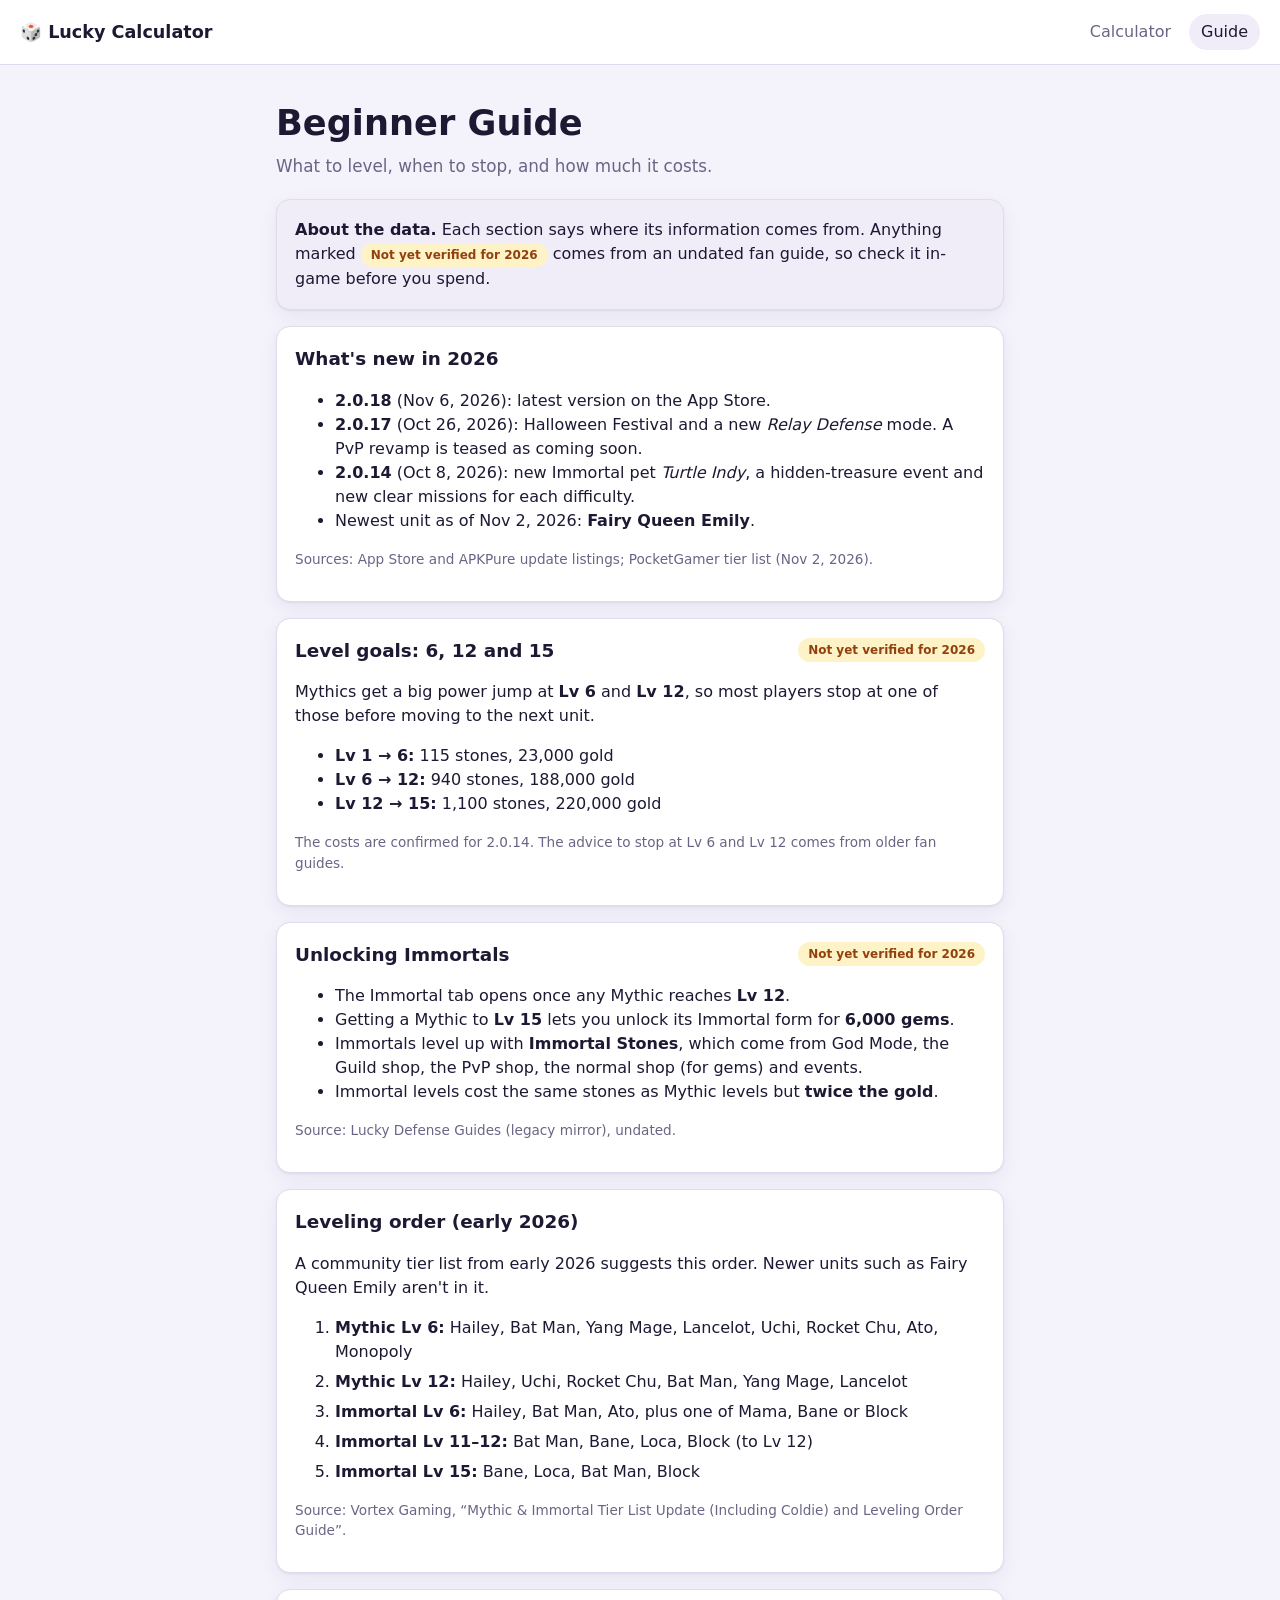
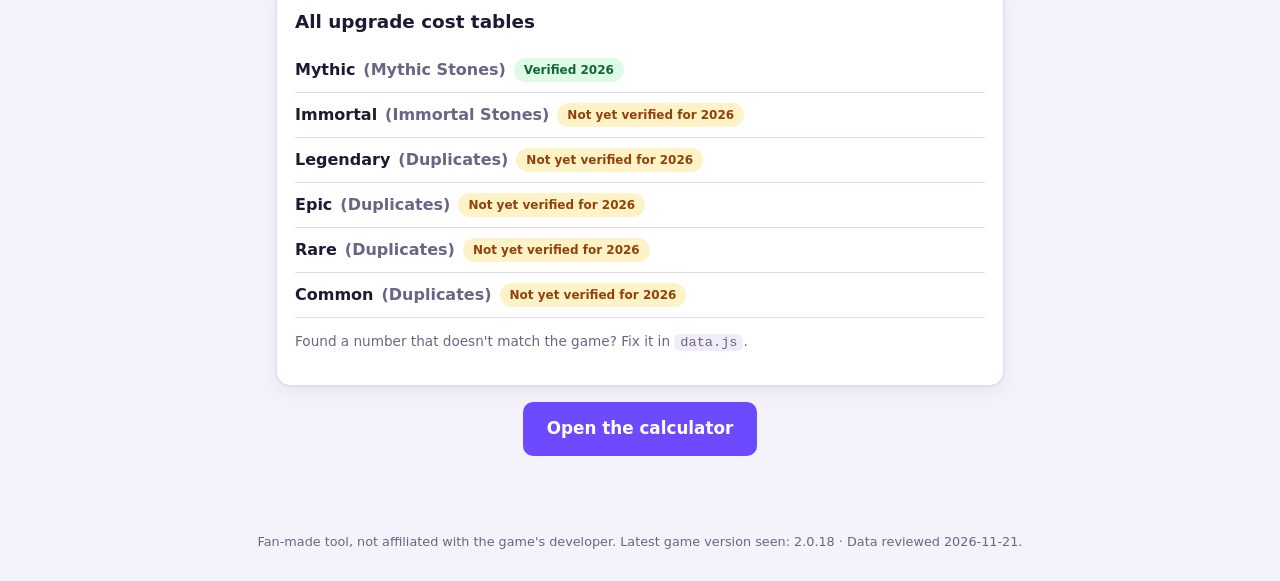
==== beginnerGuide.html @ 579b0a84 "Build Lucky Defense upgrade calculator - Unit calculator for Mythic, Immortal, Legendary, Epic, Rare" ====
<!DOCTYPE html>
<html lang="en">
<head>
    <meta charset="UTF-8">
    <meta name="viewport" content="width=device-width, initial-scale=1.0">
    <title>Beginner Guide · Lucky Calculator</title>
    <link rel="stylesheet" href="style.css">
</head>
<body>
    <header class="site-header">
        <a class="brand" href="index.html">🎲 Lucky Calculator</a>
        <nav>
            <a href="calculator.html">Calculator</a>
            <a href="beginnerGuide.html" aria-current="page">Guide</a>
        </nav>
    </header>

    <main class="container narrow">
        <h1>Beginner Guide</h1>
        <p class="lead">What to level, when to stop, and how much it costs.</p>

        <div class="card notice">
            <strong>About the data.</strong> Each section says where its information comes from.
            Anything marked <span class="badge warn">Not yet verified for 2026</span> comes from an undated fan guide,
            so check it in-game before you spend.
        </div>

        <section class="card">
            <h2>What's new in 2026</h2>
            <ul>
                <li><strong>2.0.18</strong> (Nov 6, 2026): latest version on the App Store.</li>
                <li><strong>2.0.17</strong> (Oct 26, 2026): Halloween Festival and a new <em>Relay Defense</em> mode. A PvP revamp is teased as coming soon.</li>
                <li><strong>2.0.14</strong> (Oct 8, 2026): new Immortal pet <em>Turtle Indy</em>, a hidden-treasure event and new clear missions for each difficulty.</li>
                <li>Newest unit as of Nov 2, 2026: <strong>Fairy Queen Emily</strong>.</li>
            </ul>
            <p class="muted small">Sources: App Store and APKPure update listings; PocketGamer tier list (Nov 2, 2026).</p>
        </section>

        <section class="card">
            <div class="card-head"><h2>Level goals: 6, 12 and 15</h2><span class="badge warn">Not yet verified for 2026</span></div>
            <p>Mythics get a big power jump at <strong>Lv 6</strong> and <strong>Lv 12</strong>, so most players stop at one of those before moving to the next unit.</p>
            <ul>
                <li><strong>Lv 1 → 6:</strong> 115 stones, 23,000 gold</li>
                <li><strong>Lv 6 → 12:</strong> 940 stones, 188,000 gold</li>
                <li><strong>Lv 12 → 15:</strong> 1,100 stones, 220,000 gold</li>
            </ul>
            <p class="muted small">The costs are confirmed for 2.0.14. The advice to stop at Lv 6 and Lv 12 comes from older fan guides.</p>
        </section>

        <section class="card">
            <div class="card-head"><h2>Unlocking Immortals</h2><span class="badge warn">Not yet verified for 2026</span></div>
            <ul>
                <li>The Immortal tab opens once any Mythic reaches <strong>Lv 12</strong>.</li>
                <li>Getting a Mythic to <strong>Lv 15</strong> lets you unlock its Immortal form for <strong>6,000 gems</strong>.</li>
                <li>Immortals level up with <strong>Immortal Stones</strong>, which come from God Mode, the Guild shop, the PvP shop, the normal shop (for gems) and events.</li>
                <li>Immortal levels cost the same stones as Mythic levels but <strong>twice the gold</strong>.</li>
            </ul>
            <p class="muted small">Source: Lucky Defense Guides (legacy mirror), undated.</p>
        </section>

        <section class="card">
            <h2>Leveling order (early 2026)</h2>
            <p>A community tier list from early 2026 suggests this order. Newer units such as Fairy Queen Emily aren't in it.</p>
            <ol class="order">
                <li><strong>Mythic Lv 6:</strong> Hailey, Bat Man, Yang Mage, Lancelot, Uchi, Rocket Chu, Ato, Monopoly</li>
                <li><strong>Mythic Lv 12:</strong> Hailey, Uchi, Rocket Chu, Bat Man, Yang Mage, Lancelot</li>
                <li><strong>Immortal Lv 6:</strong> Hailey, Bat Man, Ato, plus one of Mama, Bane or Block</li>
                <li><strong>Immortal Lv 11–12:</strong> Bat Man, Bane, Loca, Block (to Lv 12)</li>
                <li><strong>Immortal Lv 15:</strong> Bane, Loca, Bat Man, Block</li>
            </ol>
            <p class="muted small">Source: Vortex Gaming, “Mythic &amp; Immortal Tier List Update (Including Coldie) and Leveling Order Guide”.</p>
        </section>

        <section class="card">
            <h2>All upgrade cost tables</h2>
            <div id="all-tables"></div>
            <p class="muted small">Found a number that doesn't match the game? Fix it in <code>data.js</code>.</p>
        </section>

        <p class="center"><a class="btn big" href="calculator.html">Open the calculator</a></p>
    </main>

    <footer class="site-footer">
        Fan-made tool, not affiliated with the game's developer. Latest game version seen: <span data-version></span> · Data reviewed <span data-reviewed></span>.
    </footer>

    <script src="data.js"></script>
    <script src="script.js"></script>
</body>
</html>
---- style.css ----
:root {
    --bg: #f4f2fb;
    --surface: #ffffff;
    --surface-2: #f0edf9;
    --text: #1d1933;
    --muted: #6a6585;
    --border: #e0dbef;
    --accent: #6d4aff;
    --accent-ink: #ffffff;
    --gold: #b7791f;
    --need: #c2410c;
    --ok-bg: #dcfce7;
    --ok-ink: #166534;
    --warn-bg: #fef3c7;
    --warn-ink: #92400e;
    --row-ok: #ecfdf3;
    --radius: 14px;
    --shadow: 0 1px 2px rgba(20, 10, 60, .06), 0 6px 20px rgba(20, 10, 60, .06);
}

@media (prefers-color-scheme: dark) {
    :root {
        --bg: #12101d;
        --surface: #1c1930;
        --surface-2: #26223e;
        --text: #ece9fb;
        --muted: #a29dc0;
        --border: #332e52;
        --accent: #9b82ff;
        --accent-ink: #12101d;
        --gold: #f6c453;
        --need: #fb923c;
        --ok-bg: #14532d;
        --ok-ink: #bbf7d0;
        --warn-bg: #4a3410;
        --warn-ink: #fde68a;
        --row-ok: #173326;
        --shadow: none;
    }
}

* { box-sizing: border-box; }

body {
    margin: 0;
    font-family: system-ui, -apple-system, "Segoe UI", Roboto, sans-serif;
    background: var(--bg);
    color: var(--text);
    line-height: 1.5;
}

a { color: var(--accent); }

.site-header {
    display: flex;
    justify-content: space-between;
    align-items: center;
    flex-wrap: wrap;
    gap: 8px;
    padding: 14px 20px;
    background: var(--surface);
    border-bottom: 1px solid var(--border);
}
.brand { font-weight: 700; font-size: 1.1rem; text-decoration: none; color: var(--text); }
.site-header nav { display: flex; gap: 6px; }
.site-header nav a {
    text-decoration: none; color: var(--muted); padding: 6px 12px; border-radius: 999px; font-weight: 500;
}
.site-header nav a[aria-current="page"], .site-header nav a:hover { background: var(--surface-2); color: var(--text); }

.container { max-width: 1040px; margin: 0 auto; padding: 24px 16px 40px; }
.container.narrow { max-width: 760px; }

h1 { font-size: clamp(1.6rem, 4vw, 2.2rem); margin: 8px 0 4px; }
h2 { font-size: 1.15rem; margin: 0 0 12px; }
h3 { font-size: .95rem; margin: 18px 0 8px; color: var(--muted); font-weight: 600; }
.lead { color: var(--muted); margin: 0 0 20px; font-size: 1.05rem; }
.muted { color: var(--muted); }
.small { font-size: .85rem; }
.center { text-align: center; }

.hero { text-align: center; padding: 32px 0 28px; }
.hero .lead { max-width: 620px; margin: 0 auto 24px; }

.grid { display: grid; grid-template-columns: 1fr 1fr; gap: 16px; }
.grid.three { grid-template-columns: repeat(3, 1fr); }
@media (max-width: 760px) {
    .grid, .grid.three { grid-template-columns: 1fr; }
}

.card {
    background: var(--surface);
    border: 1px solid var(--border);
    border-radius: var(--radius);
    padding: 18px;
    margin-bottom: 16px;
    box-shadow: var(--shadow);
    min-width: 0;
}
.card-head { display: flex; justify-content: space-between; align-items: center; gap: 8px; flex-wrap: wrap; margin-bottom: 12px; }
.card-head h2 { margin: 0; }
.notice { background: var(--surface-2); }
.link-card { text-decoration: none; color: var(--text); transition: transform .15s; }
.link-card:hover { transform: translateY(-2px); border-color: var(--accent); }
.link-card p { color: var(--muted); margin: 0; }

label { display: block; font-size: .85rem; font-weight: 600; margin: 12px 0 4px; color: var(--muted); }
select, input {
    width: 100%;
    font: inherit;
    padding: 10px 12px;
    border: 1px solid var(--border);
    border-radius: 10px;
    background: var(--surface-2);
    color: var(--text);
}
select:focus, input:focus { outline: 2px solid var(--accent); outline-offset: 1px; }

.row { display: grid; grid-template-columns: 1fr 1fr; gap: 12px; }
.add-row { grid-template-columns: 1fr auto; margin-top: 18px; align-items: center; }
@media (max-width: 420px) { .add-row { grid-template-columns: 1fr; } }

.btn {
    display: inline-block;
    font: inherit; font-weight: 600;
    background: var(--accent); color: var(--accent-ink);
    border: 0; border-radius: 10px;
    padding: 10px 16px;
    cursor: pointer; text-decoration: none;
}
.btn:hover { filter: brightness(1.08); }
.btn.big { padding: 14px 24px; font-size: 1.05rem; }
.btn.ghost { background: transparent; color: var(--muted); border: 1px solid var(--border); padding: 6px 12px; }

.chips { display: flex; align-items: center; gap: 8px; flex-wrap: wrap; margin-top: 12px; }
.chip {
    font: inherit; font-size: .85rem; font-weight: 600;
    background: var(--surface-2); color: var(--text);
    border: 1px solid var(--border); border-radius: 999px;
    padding: 4px 12px; cursor: pointer;
}
.chip:hover { border-color: var(--accent); color: var(--accent); }

.tabs { display: flex; gap: 6px; margin-bottom: 16px; background: var(--surface); border: 1px solid var(--border); border-radius: 12px; padding: 4px; width: fit-content; }
.tabs [role=tab] {
    font: inherit; font-weight: 600; border: 0; background: transparent; color: var(--muted);
    padding: 8px 18px; border-radius: 9px; cursor: pointer;
}
.tabs [role=tab][aria-selected="true"] { background: var(--accent); color: var(--accent-ink); }

.stats { display: grid; grid-template-columns: repeat(auto-fit, minmax(140px, 1fr)); gap: 10px; }
.stat { background: var(--surface-2); border-radius: 10px; padding: 10px 12px; }
.stat-label { display: block; font-size: .8rem; color: var(--muted); }
.stat-value { display: block; font-size: 1.5rem; font-weight: 700; font-variant-numeric: tabular-nums; }
.stat-value.need { color: var(--need); }
.ready { color: var(--ok-ink); background: var(--ok-bg); padding: 10px 12px; border-radius: 10px; margin: 0; font-weight: 600; }
.reach { font-weight: 600; margin: 12px 0 0; }
.reach:empty { display: none; }

.badge { display: inline-block; font-size: .75rem; font-weight: 700; padding: 3px 10px; border-radius: 999px; white-space: nowrap; }
.badge.ok { background: var(--ok-bg); color: var(--ok-ink); }
.badge.warn { background: var(--warn-bg); color: var(--warn-ink); }

.table-wrap { overflow-x: auto; }
table.data { width: 100%; border-collapse: collapse; font-variant-numeric: tabular-nums; }
table.data th, table.data td { text-align: right; padding: 8px 10px; border-bottom: 1px solid var(--border); white-space: nowrap; }
table.data th:first-child, table.data td:first-child { text-align: left; }
table.data th { font-size: .8rem; color: var(--muted); font-weight: 600; }
table.data tr.reachable td { background: var(--row-ok); }
table.data tr.sum td { font-weight: 700; border-top: 2px solid var(--border); }

.plan { list-style: none; padding: 0; margin: 0 0 12px; }
.plan li {
    display: flex; justify-content: space-between; align-items: center; gap: 8px; flex-wrap: wrap;
    padding: 10px 0; border-bottom: 1px solid var(--border);
}
.icon-btn { border: 0; background: transparent; color: var(--muted); cursor: pointer; font-size: 1rem; padding: 2px 6px; margin-left: 6px; }
.icon-btn:hover { color: var(--need); }

details { border-bottom: 1px solid var(--border); padding: 10px 0; }
details summary { cursor: pointer; font-weight: 600; display: flex; gap: 8px; align-items: center; flex-wrap: wrap; }
details table { margin-top: 10px; }

ol.order li { margin-bottom: 6px; }
code { background: var(--surface-2); padding: 1px 6px; border-radius: 6px; }

.site-footer { text-align: center; color: var(--muted); font-size: .8rem; padding: 20px 16px 32px; }
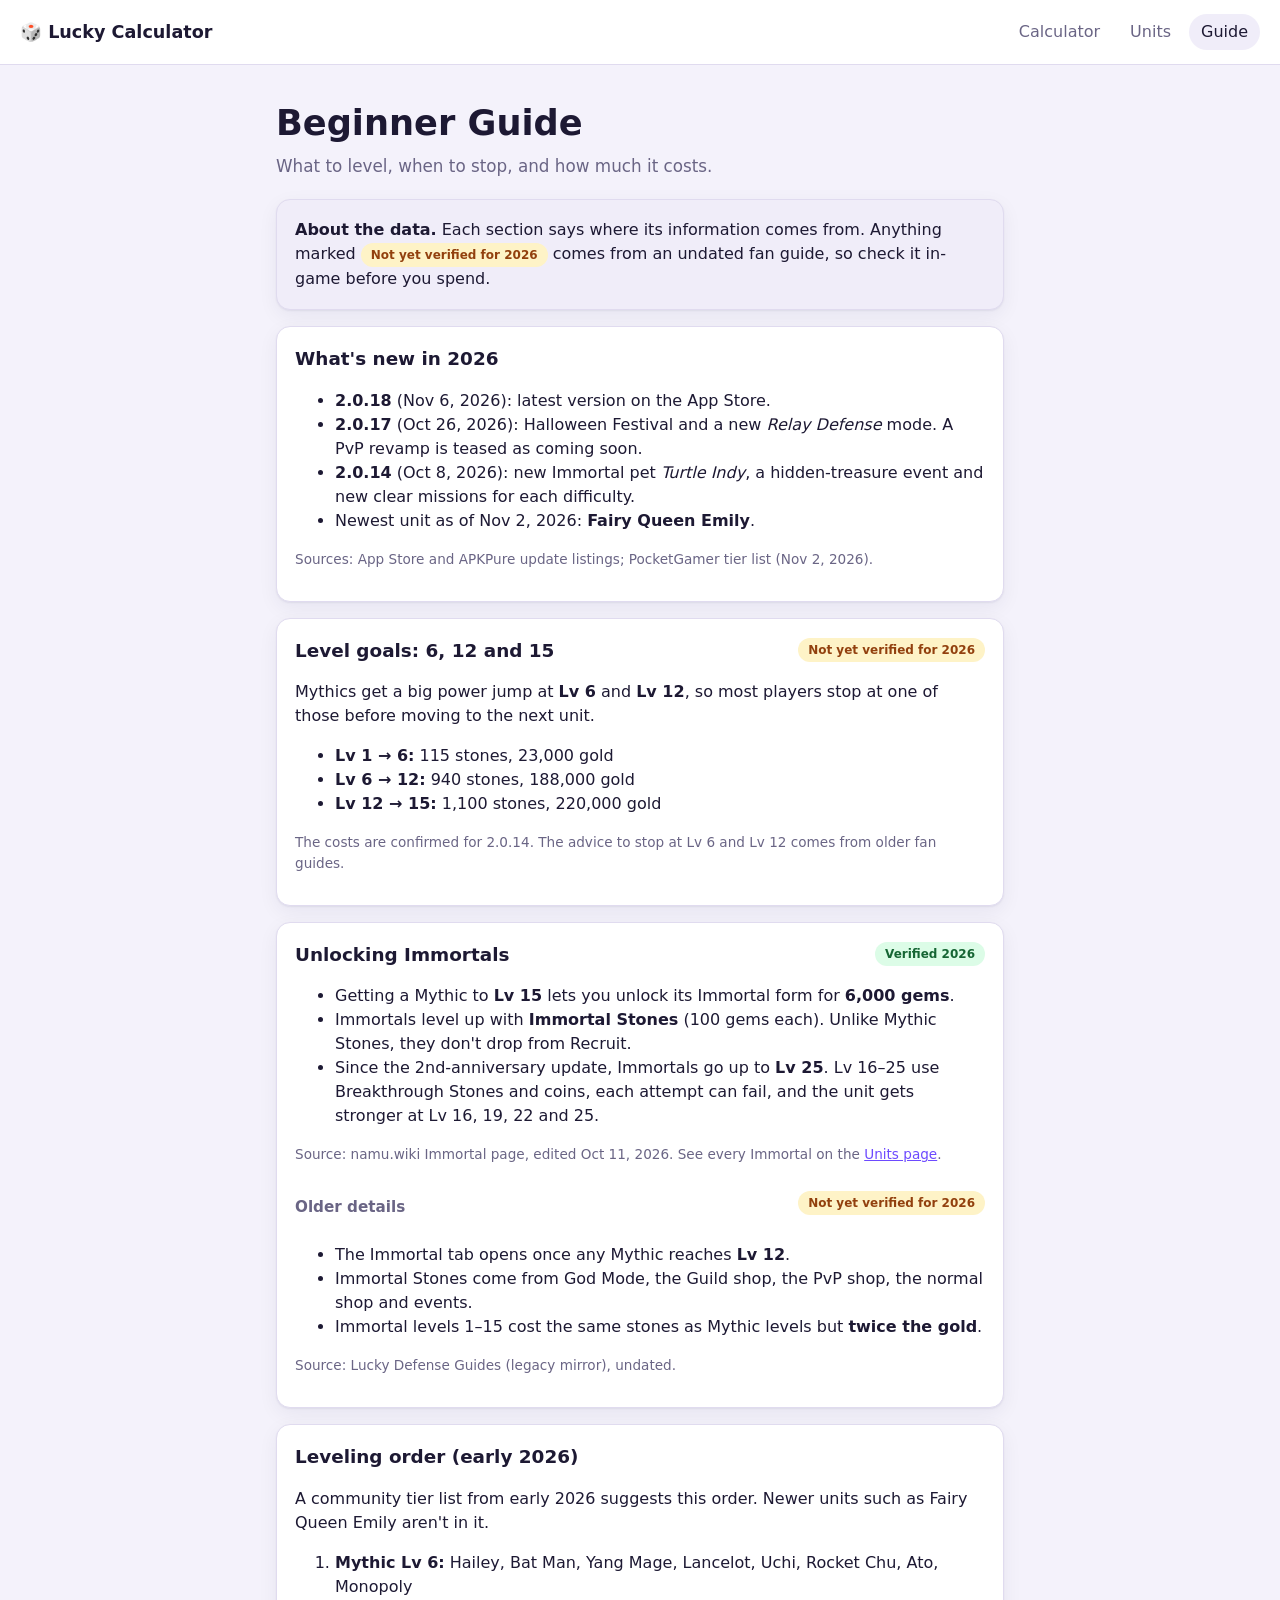
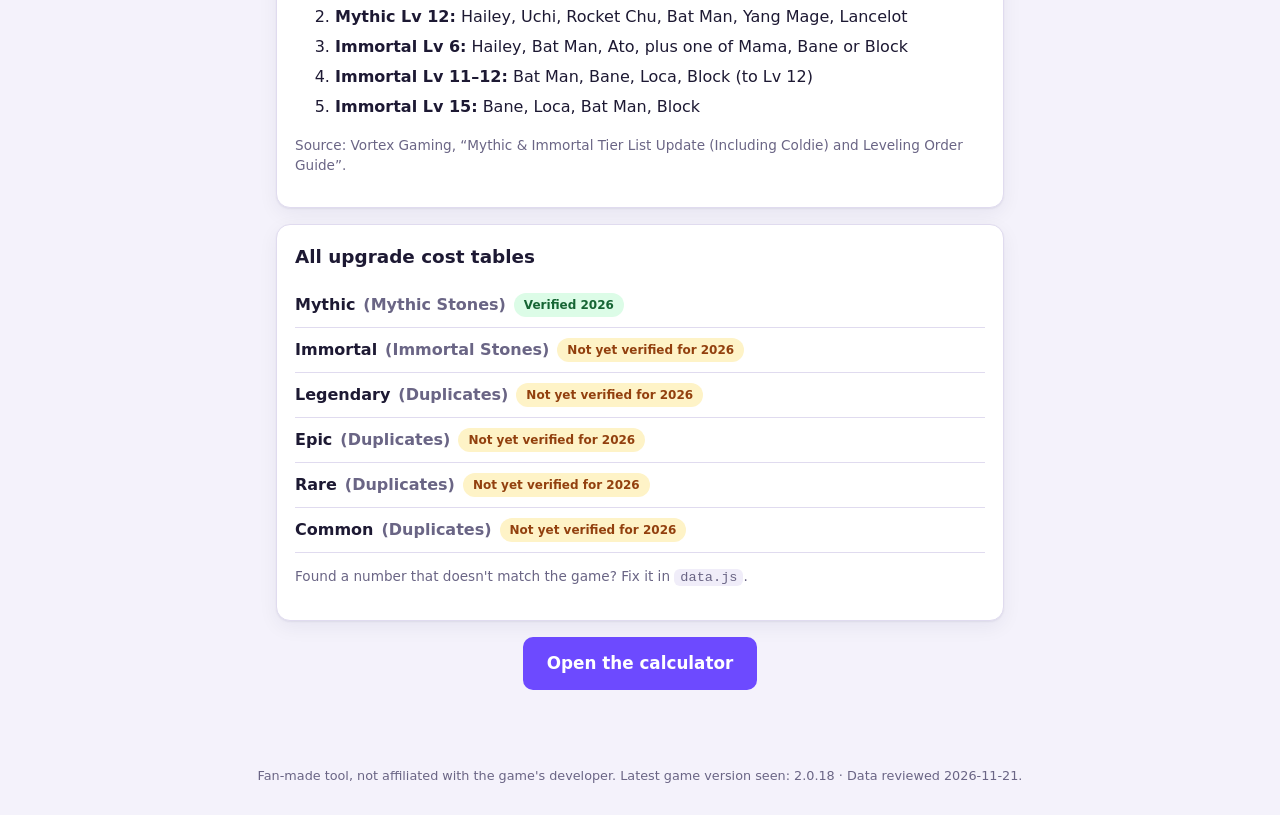
==== commit 56d7d481: "Add Mythic & Immortal units page - New units.html: all 32 Mythics with stats, skills and Lv 6/12   m" ====
--- a/beginnerGuide.html
+++ b/beginnerGuide.html
@@ -11,6 +11,7 @@
         <a class="brand" href="index.html">🎲 Lucky Calculator</a>
         <nav>
             <a href="calculator.html">Calculator</a>
+            <a href="units.html">Units</a>
             <a href="beginnerGuide.html" aria-current="page">Guide</a>
         </nav>
     </header>
@@ -48,12 +49,18 @@
         </section>
 
         <section class="card">
-            <div class="card-head"><h2>Unlocking Immortals</h2><span class="badge warn">Not yet verified for 2026</span></div>
+            <div class="card-head"><h2>Unlocking Immortals</h2><span class="badge ok">Verified 2026</span></div>
+            <ul>
+                <li>Getting a Mythic to <strong>Lv 15</strong> lets you unlock its Immortal form for <strong>6,000 gems</strong>.</li>
+                <li>Immortals level up with <strong>Immortal Stones</strong> (100 gems each). Unlike Mythic Stones, they don't drop from Recruit.</li>
+                <li>Since the 2nd-anniversary update, Immortals go up to <strong>Lv 25</strong>. Lv 16–25 use Breakthrough Stones and coins, each attempt can fail, and the unit gets stronger at Lv 16, 19, 22 and 25.</li>
+            </ul>
+            <p class="muted small">Source: namu.wiki Immortal page, edited Oct 11, 2026. See every Immortal on the <a href="units.html">Units page</a>.</p>
+            <div class="card-head"><h3>Older details</h3><span class="badge warn">Not yet verified for 2026</span></div>
             <ul>
                 <li>The Immortal tab opens once any Mythic reaches <strong>Lv 12</strong>.</li>
-                <li>Getting a Mythic to <strong>Lv 15</strong> lets you unlock its Immortal form for <strong>6,000 gems</strong>.</li>
-                <li>Immortals level up with <strong>Immortal Stones</strong>, which come from God Mode, the Guild shop, the PvP shop, the normal shop (for gems) and events.</li>
-                <li>Immortal levels cost the same stones as Mythic levels but <strong>twice the gold</strong>.</li>
+                <li>Immortal Stones come from God Mode, the Guild shop, the PvP shop, the normal shop and events.</li>
+                <li>Immortal levels 1–15 cost the same stones as Mythic levels but <strong>twice the gold</strong>.</li>
             </ul>
             <p class="muted small">Source: Lucky Defense Guides (legacy mirror), undated.</p>
         </section>
--- a/style.css
+++ b/style.css
@@ -83,7 +83,7 @@
 .hero .lead { max-width: 620px; margin: 0 auto 24px; }
 
 .grid { display: grid; grid-template-columns: 1fr 1fr; gap: 16px; }
-.grid.three { grid-template-columns: repeat(3, 1fr); }
+.grid.three { grid-template-columns: repeat(auto-fit, minmax(220px, 1fr)); }
 @media (max-width: 760px) {
     .grid, .grid.three { grid-template-columns: 1fr; }
 }
@@ -185,3 +185,110 @@
 code { background: var(--surface-2); padding: 1px 6px; border-radius: 6px; }
 
 .site-footer { text-align: center; color: var(--muted); font-size: .8rem; padding: 20px 16px 32px; }
+
+/* ---------- Units page ---------- */
+:root { --imm: #c8901a; --imm-bg: #fff4d6; --unlock: #7c3aed; --upgrade: #0e7490; }
+@media (prefers-color-scheme: dark) {
+    :root { --imm: #f6c453; --imm-bg: #3b2c0c; --unlock: #c4b5fd; --upgrade: #67e8f9; }
+}
+
+.key-list { margin: 0; padding-left: 0; list-style: none; }
+.key-list li { margin-bottom: 8px; }
+.key-list.plain li { padding-left: 0; }
+.key { display: inline-grid; place-items: center; width: 22px; height: 22px; border-radius: 50%; font-size: .75rem; font-weight: 700; margin-right: 4px; vertical-align: middle; }
+.key.unlock { background: var(--unlock); color: var(--surface); }
+.key.upgrade { background: var(--upgrade); color: var(--surface); }
+.key.small { background: var(--surface-2); color: var(--muted); border: 1px solid var(--border); }
+.legend { color: var(--muted); display: flex; gap: 12px; flex-wrap: wrap; align-items: center; }
+
+.filters { display: flex; flex-wrap: wrap; gap: 12px; align-items: center; }
+.filters input[type=search] { flex: 1 1 220px; width: auto; }
+.filters .chips { margin: 0; }
+.chip[aria-pressed="true"] { background: var(--accent); color: var(--accent-ink); border-color: var(--accent); }
+.check { display: flex; align-items: center; gap: 6px; margin: 0; color: var(--text); font-weight: 500; }
+.check input { width: auto; }
+
+.unit-grid { display: grid; grid-template-columns: repeat(auto-fill, minmax(280px, 1fr)); gap: 14px; }
+.unit-card {
+    font: inherit; color: inherit; text-align: left; cursor: pointer;
+    background: var(--surface); border: 1px solid var(--border); border-radius: var(--radius);
+    padding: 14px; box-shadow: var(--shadow); display: flex; flex-direction: column; gap: 10px;
+    transition: transform .15s, border-color .15s;
+}
+.unit-card:hover, .unit-card:focus-visible { transform: translateY(-2px); border-color: var(--accent); outline: none; }
+.unit-top { display: flex; gap: 12px; align-items: center; }
+.unit-id { min-width: 0; }
+.unit-id h2, .unit-id h4 { margin: 0 0 4px; font-size: 1.05rem; }
+.ko { font-size: .8rem; color: var(--muted); font-weight: 500; }
+.tags { display: flex; gap: 4px; flex-wrap: wrap; margin-bottom: 4px; }
+.tag { font-size: .7rem; font-weight: 600; padding: 2px 8px; border-radius: 999px; background: var(--surface-2); color: var(--muted); }
+.mini-stats { font-size: .85rem; font-variant-numeric: tabular-nums; }
+
+.portrait {
+    position: relative; flex: 0 0 auto; width: 64px; height: 64px; border-radius: 14px; overflow: hidden;
+    background: var(--surface-2); border: 2px solid var(--border); display: grid; place-items: center;
+}
+.portrait::before { content: attr(data-letter); font-size: 1.6rem; font-weight: 800; color: var(--muted); }
+.portrait img { position: absolute; inset: 0; width: 100%; height: 100%; object-fit: cover; }
+.portrait.gold { border-color: var(--imm); background: var(--imm-bg); box-shadow: 0 0 0 2px var(--imm-bg); }
+.portrait.fallback img { filter: sepia(.6) saturate(1.6) hue-rotate(-10deg); }
+.portrait.fallback::after { content: "★"; position: absolute; right: 2px; bottom: 0; color: var(--imm); font-size: .9rem; text-shadow: 0 0 2px var(--surface); }
+.big-portrait { width: 96px; height: 96px; }
+
+.ms-list { list-style: none; margin: 0; padding: 0; display: grid; gap: 6px; }
+.ms { font-size: .85rem; display: flex; gap: 8px; align-items: baseline; }
+.ms b { flex: 0 0 auto; font-size: .75rem; padding: 1px 8px; border-radius: 999px; white-space: nowrap; }
+.ms.unlock b { background: var(--unlock); color: var(--surface); }
+.ms.upgrade b { background: var(--upgrade); color: var(--surface); }
+.ms.none b { background: var(--surface-2); color: var(--muted); }
+.ms.none span { color: var(--muted); }
+.flags { display: flex; gap: 6px; flex-wrap: wrap; }
+.flags:empty { display: none; }
+.badge.imm { background: var(--imm-bg); color: var(--imm); }
+.empty { grid-column: 1 / -1; text-align: center; padding: 30px 0; }
+
+dialog#unit-dialog {
+    width: min(760px, calc(100vw - 24px)); max-height: calc(100vh - 32px); padding: 22px;
+    border: 1px solid var(--border); border-radius: var(--radius); background: var(--surface); color: var(--text);
+}
+dialog#unit-dialog::backdrop { background: rgba(10, 8, 25, .6); }
+.dlg-close { position: absolute; top: 10px; right: 10px; font-size: 1.2rem; }
+.dlg-head { margin-bottom: 8px; padding-right: 30px; }
+dialog h3 { margin-top: 22px; }
+.note { background: var(--surface-2); border-radius: 10px; padding: 10px 12px; font-size: .9rem; }
+
+.timeline { list-style: none; padding: 0; margin: 8px 0 6px; display: grid; grid-template-columns: repeat(15, 1fr); position: relative; }
+.timeline::before { content: ""; position: absolute; left: 3%; right: 3%; top: 13px; height: 3px; background: var(--border); border-radius: 2px; }
+.timeline li { display: flex; flex-direction: column; align-items: center; gap: 4px; position: relative; }
+.timeline .dot { width: 12px; height: 12px; margin-top: 8px; border-radius: 50%; background: var(--border); font-size: 0; display: grid; place-items: center; }
+.timeline .small .dot { width: 18px; height: 18px; margin-top: 5px; background: var(--surface-2); border: 1px solid var(--border); color: var(--muted); font-size: .7rem; }
+.timeline .big .dot { width: 28px; height: 28px; margin-top: 0; font-size: .85rem; font-weight: 700; color: var(--surface); }
+.timeline .unlock .dot { background: var(--unlock); }
+.timeline .upgrade .dot { background: var(--upgrade); }
+.timeline .none .dot { background: var(--muted); }
+.timeline .lv { font-size: .7rem; color: var(--muted); font-variant-numeric: tabular-nums; }
+.timeline .big .lv { font-weight: 700; color: var(--text); }
+
+table.data.ms-table td, table.data.ms-table th { white-space: normal; text-align: left; }
+.ms-table td:first-child { white-space: nowrap; font-weight: 600; }
+table.data.ms-table td:nth-child(2) { white-space: nowrap; }
+.imm-block table.data.ms-table td:nth-child(2) { white-space: normal; }
+.ms-table tr.unlock td:nth-child(2) { color: var(--unlock); font-weight: 700; }
+.ms-table tr.upgrade td:nth-child(2) { color: var(--upgrade); font-weight: 700; }
+.ms-table tr.common td { color: var(--muted); }
+
+.skills { list-style: none; padding: 0; margin: 0; display: grid; gap: 10px; }
+.skills li { display: flex; gap: 10px; align-items: flex-start; }
+.skills p { margin: 2px 0 0; font-size: .9rem; color: var(--muted); }
+.kind { flex: 0 0 74px; text-align: center; font-size: .7rem; font-weight: 700; padding: 3px 0; border-radius: 6px; background: var(--surface-2); color: var(--muted); }
+.kind.ultimate { background: var(--imm-bg); color: var(--imm); }
+.kind.passive { background: var(--ok-bg); color: var(--ok-ink); }
+.imm-block { margin-top: 22px; padding: 14px; border-radius: 12px; border: 1px solid var(--imm); background: linear-gradient(180deg, var(--imm-bg), transparent 70%); }
+.imm-block h3 { margin-top: 0; color: var(--imm); }
+
+@media (max-width: 520px) {
+    .timeline .small .dot { width: 12px; height: 12px; font-size: 0; margin-top: 8px; }
+    .timeline .big .dot { width: 22px; height: 22px; margin-top: 3px; font-size: .7rem; }
+    .timeline .lv { font-size: .6rem; }
+    .kind { flex-basis: 62px; }
+}
